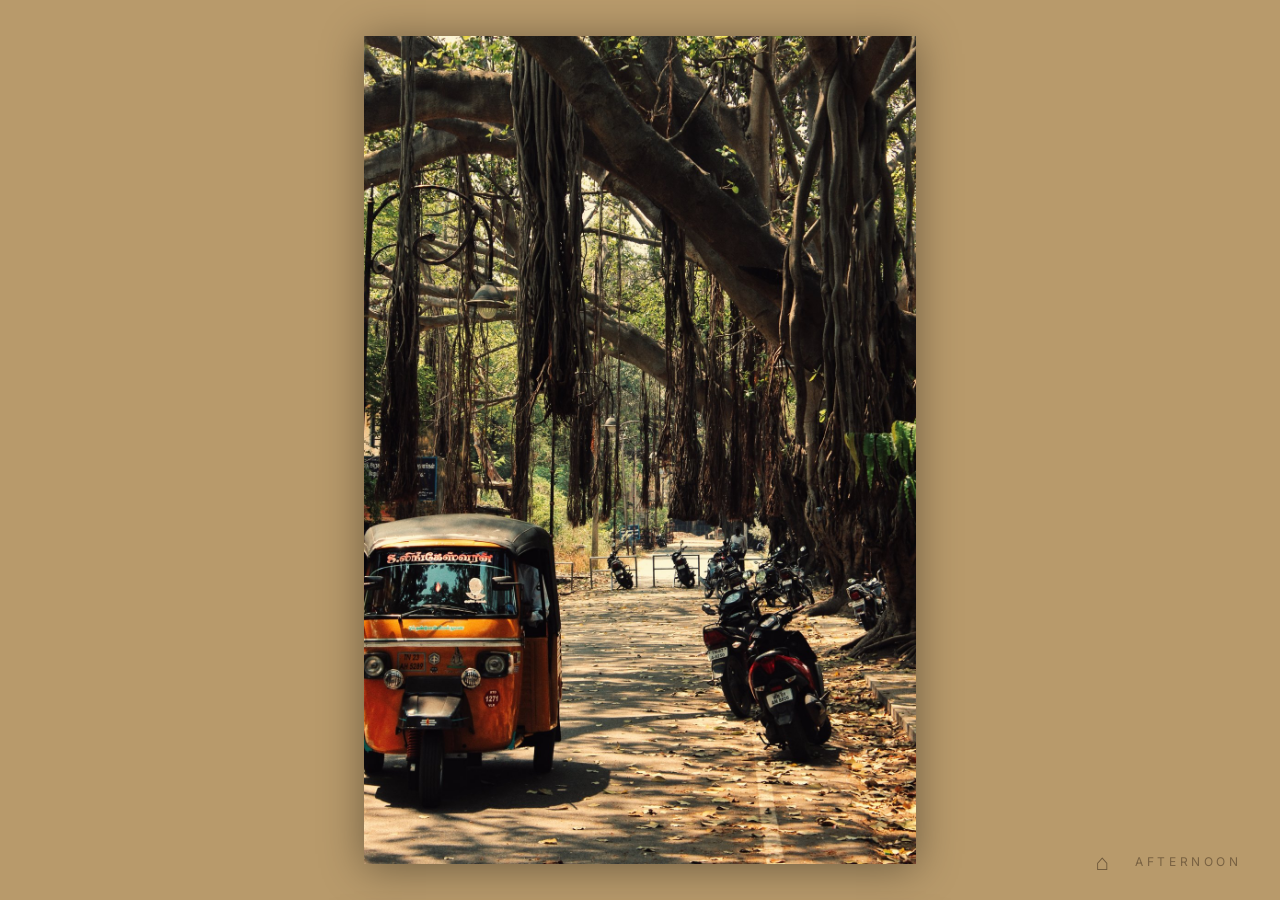
==== afternoon.html @ 27de2da2 "Build morning, afternoon, evening mood pages with harmonized palette" ====
<!DOCTYPE html>
<html lang="en">
<head>
    <meta charset="UTF-8">
    <meta name="viewport" content="width=device-width, initial-scale=1.0">
    <title>Afternoon — Memory House</title>
    <link rel="preconnect" href="https://fonts.googleapis.com">
    <link rel="preconnect" href="https://fonts.gstatic.com" crossorigin>
    <link rel="stylesheet" href="https://fonts.googleapis.com/css2?family=Inter:wght@300;400;500&family=Playfair+Display:ital,wght@0,400;0,500;1,400&display=swap">
    <link rel="stylesheet" href="css/base.css">
    <link rel="stylesheet" href="css/moods.css">
</head>
<body class="mood afternoon">
    <main class="mood-gallery">
        
        <section class="photo-section">
            <div class="photo-frame">
                <img src="photos_web/afternoon1.jpg" alt="A massive banyan tree with hanging aerial roots, an orange auto-rickshaw parked beneath in dappled afternoon light">
            </div>
        </section>
        
        <section class="photo-section">
            <div class="photo-frame">
                <img src="photos_web/afternoon2.jpg" alt="A langur monkey peering through soft out-of-focus leaves, sharp eye contact through the foliage">
            </div>
        </section>
        
        <section class="photo-section">
            <div class="photo-frame">
                <img src="photos_web/afternoon3.jpg" alt="A fisherman pushing a wooden boat into surf, mid-stride against the breaking waves">
            </div>
        </section>
        
        <section class="photo-section">
            <div class="photo-frame">
                <img src="photos_web/afternoon4.jpg" alt="Two figures walking on a high-key beach with a beached boat, silhouetted against the bright sand">
            </div>
        </section>
        
    </main>
    
    <nav class="mood-nav">
        <a href="index.html" class="nav-link nav-home">⌂</a>
        <span class="mood-label">Afternoon</span>
    </nav>
</body>
</html>
---- css/base.css ----
*{
    margin: 0;
    padding: 0;
    box-sizing: border-box;
}

html, body {
    height: 100%;
    width: 100%;
    overflow: hidden;
}

body{
    font-family: 'Inter', sans-serif;
    color: #f0e8d8;
    background-color: #1a1a1a;
}

.landing-image {
    position: absolute;
    top: 0;
    left: 0;
    width: 100%;
    height: 100%;
    z-index: 1;
}

.landing-image img {
    width: 100%;
    height: 100%;
    object-fit: cover;
    object-position: center 75%;
}

.landing-overlay {
    position: absolute;
    top: 0%;
    left: 0;
    width: 100%;
    height: 100%;
    z-index: 2;
    display: flex;
    flex-direction: column;
    justify-content: center;
    align-items: center;
    text-align: center;
    padding: 4vh 5vw;
    background: linear-gradient(
        to bottom,
        rgba(0, 0, 0, 0.3) 0%,
        rgba(0, 0, 0, 0) 30%,
        rgba(0, 0, 0, 0) 70%,
        rgba(0, 0, 0, 0.4) 100%
    );
}

.landing-overlay h1 {
    font-family: 'Playfair Display', serif;
    font-size: clamp(3rem, 7vw, 5.5rem);
    font-weight: 400;
    letter-spacing: 0.02em;
    margin-bottom: 0.5rem;
    color: #f0e8d8;
}

.landing-overlay .tagline {
    font-family: 'Playfair Display', serif;
    font-style: italic;
    font-size: clamp(0.9rem, 1.4vw, 1.1rem);
    font-weight: 400;
    letter-spacing: 0.05em;
    margin-bottom: auto;
    color: #f0e8d8;
    opacity: 0.90;
}

.landing-overlay .enter-link {
    font-family: 'Inter', sans-serif;
    font-size: 0.8rem;
    font-weight: 400;
    letter-spacing: 0.3em;
    text-transform: uppercase;
    color: #f0e8d8;
    text-decoration: none;
    padding: 0.8rem 2rem;
    border: 1px solid rgba(240, 232, 216, 0.5);
    transition: all 0.4s ease;
    margin-top: auto;
    margin-bottom: 6vh;
}

.landing-overlay .enter-link:hover {
    background-color: rgba(240, 232, 216, 0.1);
    border-color: rgba(240, 232, 216, 0.9);
    letter-spacing: 0.4em;
}


/* ============================================================================
   Mood pages — shared structure across all moods for the design of the things
   ============================================================================ */

body.mood {
    overflow: hidden;
    height: 100%;
    width: 100%;
}

.mood-gallery {
    width: 100%;
    height: 100vh;
    overflow-y: auto;
    overflow-x: hidden;
    scroll-snap-type: y mandatory;
}

.photo-section {
    width: 100%;
    height: 100vh;
    display: flex;
    align-items: center;
    justify-content: center;
    padding: 4vh 4vw;
    scroll-snap-align: center;
}

.photo-frame {
    max-width: 100%;
    max-height: 100%;
    display: flex;
    align-items: center;
    justify-content: center;
}

.photo-frame img {
    max-width: 100%;
    max-height: 92vh;
    width: auto;
    height: auto;
    object-fit: contain;
    box-shadow: 0 4px 40px rgba(0, 0, 0, 0.4);
}

.mood-nav {
    position: fixed;
    bottom: 3vh;
    right: 3vw;
    z-index: 100;
    display: flex;
    align-items: center;
    gap: 1.5rem;
    font-family: 'Inter', sans-serif;
    font-size: 0.75rem;
    letter-spacing: 0.2em;
    text-transform: uppercase;
}

.nav-link {
    color: inherit;
    text-decoration: none;
    font-size: 1.4rem;
    line-height: 1;
    opacity: 0.6;
    transition: opacity 0.3s ease;
}

.nav-link:hover {
    opacity: 1;
}

.mood-label {
    opacity: 0.5;
    letter-spacing: 0.3em;
}
---- css/moods.css ----
/* ============================================
   Night — sodium amber on deep blue-black
   ============================================ */

body.night {
    background-color: #1a1d2a;
    color: #c8b890;
}

/* =============================================
   Morning - Soft greens and warm haze
   ============================================= */

body.morning {
    background-color: #d4c39a;
    color: #3a352a;
}

/* ==============================================
   Afternoon - sun-bleached tan and earth brown
   ============================================== */
body.afternoon {
    background-color: #b89a6b;
    color: #3a2a1a;
}

/* ==============================================
   Afternoon - sun-bleached tan and earth brown
   ============================================== */
body.evening {
    background-color: #4a2e3a;
    color: #e8b87a;
}
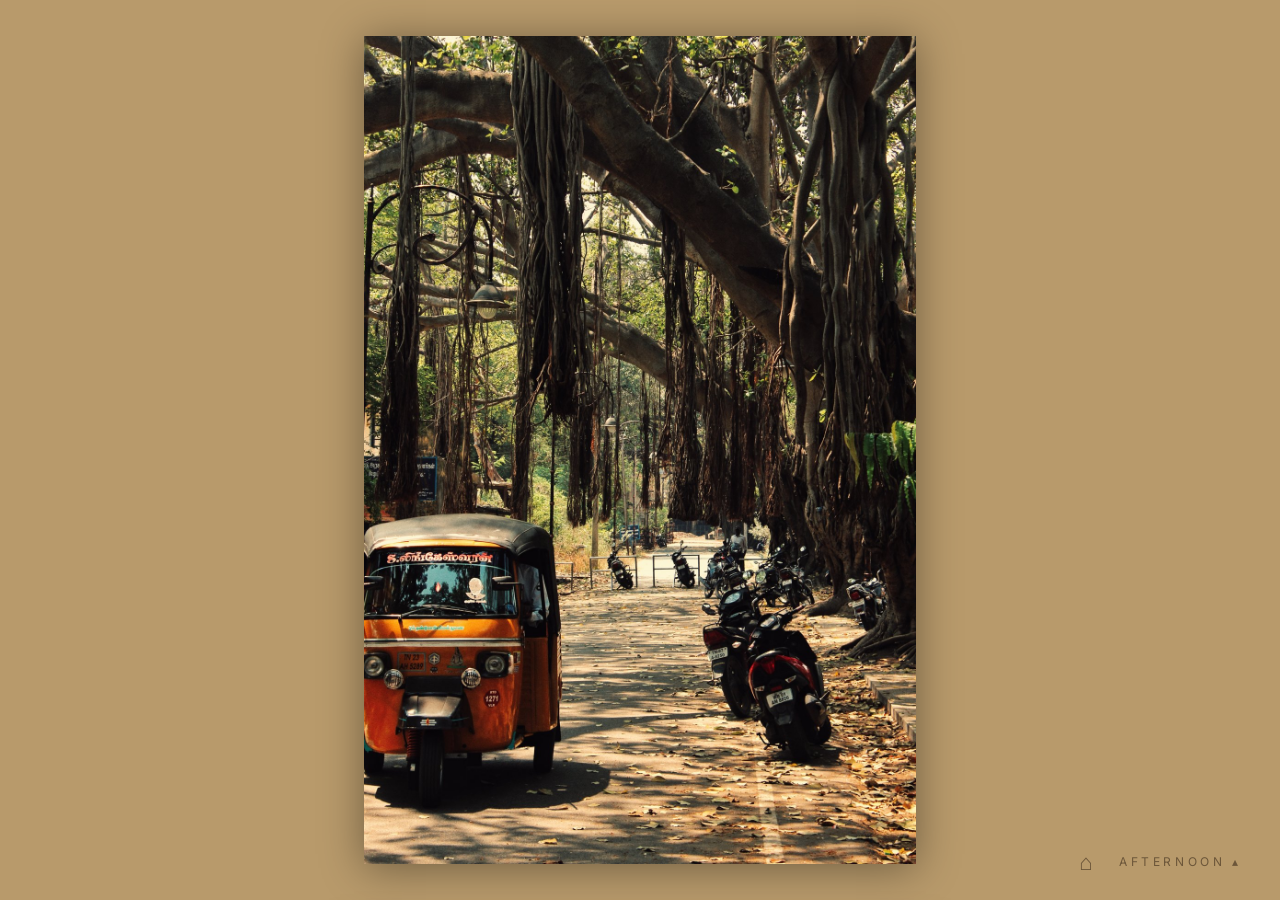
==== commit 4f58819e: "Add expandable mood-to-mood navigation" ====
--- a/afternoon.html
+++ b/afternoon.html
@@ -9,6 +9,7 @@
     <link rel="stylesheet" href="https://fonts.googleapis.com/css2?family=Inter:wght@300;400;500&family=Playfair+Display:ital,wght@0,400;0,500;1,400&display=swap">
     <link rel="stylesheet" href="css/base.css">
     <link rel="stylesheet" href="css/moods.css">
+    <script src="js/mood-nav.js" defer></script>
 </head>
 <body class="mood afternoon">
     <main class="mood-gallery">
@@ -40,8 +41,15 @@
     </main>
     
     <nav class="mood-nav">
+        <ul class="mood-list">
+        <li><a href="morning.html">Morning</a></li>
+        <li><a href="evening.html">Evening</a></li>
+        <li><a href="night.html">Night</a></li>
+    </ul>
+    <div class="nav-bar">
         <a href="index.html" class="nav-link nav-home">⌂</a>
-        <span class="mood-label">Afternoon</span>
+        <button class="mood-label" aria-expanded="false">Afternoon ▴</button>
+    </div>
     </nav>
 </body>
 </html>
--- a/css/base.css
+++ b/css/base.css
@@ -146,13 +146,17 @@
     bottom: 3vh;
     right: 3vw;
     z-index: 100;
-    display: flex;
-    align-items: center;
-    gap: 1.5rem;
     font-family: 'Inter', sans-serif;
     font-size: 0.75rem;
     letter-spacing: 0.2em;
     text-transform: uppercase;
+}
+
+.nav-bar {
+    display: flex;
+    align-items: center;
+    gap: 1.5rem;
+    justify-content: flex-end;
 }
 
 .nav-link {
@@ -169,6 +173,63 @@
 }
 
 .mood-label {
-    opacity: 0.5;
+    background: none;
+    border: none;
+    color: inherit;
+    font: inherit;
     letter-spacing: 0.3em;
+    text-transform: uppercase;
+    cursor: pointer;
+    opacity: 0.6;
+    padding: 0;
+    transition: opacity 0.3s ease;
+}
+
+.mood-label:hover {
+    opacity: 1;
+}
+
+.mood-list {
+    list-style: none;
+    margin: 0 0 1rem 0;
+    padding: 0 0 1rem 0;
+    border-bottom: 1px solid currentColor;
+    text-align: right;
+    
+    max-height: 0;
+    overflow: hidden;
+    opacity: 0;
+    border-bottom-color: transparent;
+    transition: max-height 0.4s ease, opacity 0.3s ease, border-bottom-color 0.3s ease;
+}
+
+.mood-nav.open .mood-list {
+    max-height: 200px;
+    opacity: 1;
+    border-bottom-color: currentColor;
+}
+
+.mood-list li {
+    margin-bottom: 0.6rem;
+}
+
+.mood-list li:last-child {
+    margin-bottom: 0;
+}
+
+.mood-list a {
+    color: inherit;
+    text-decoration: none;
+    opacity: 0.6;
+    transition: opacity 0.3s ease;
+    font-size: 0.75rem;
+    letter-spacing: 0.2em;
+}
+
+.mood-list a:hover {
+    opacity: 1;
+}
+
+.nav-link:hover {
+    opacity: 1;
 }
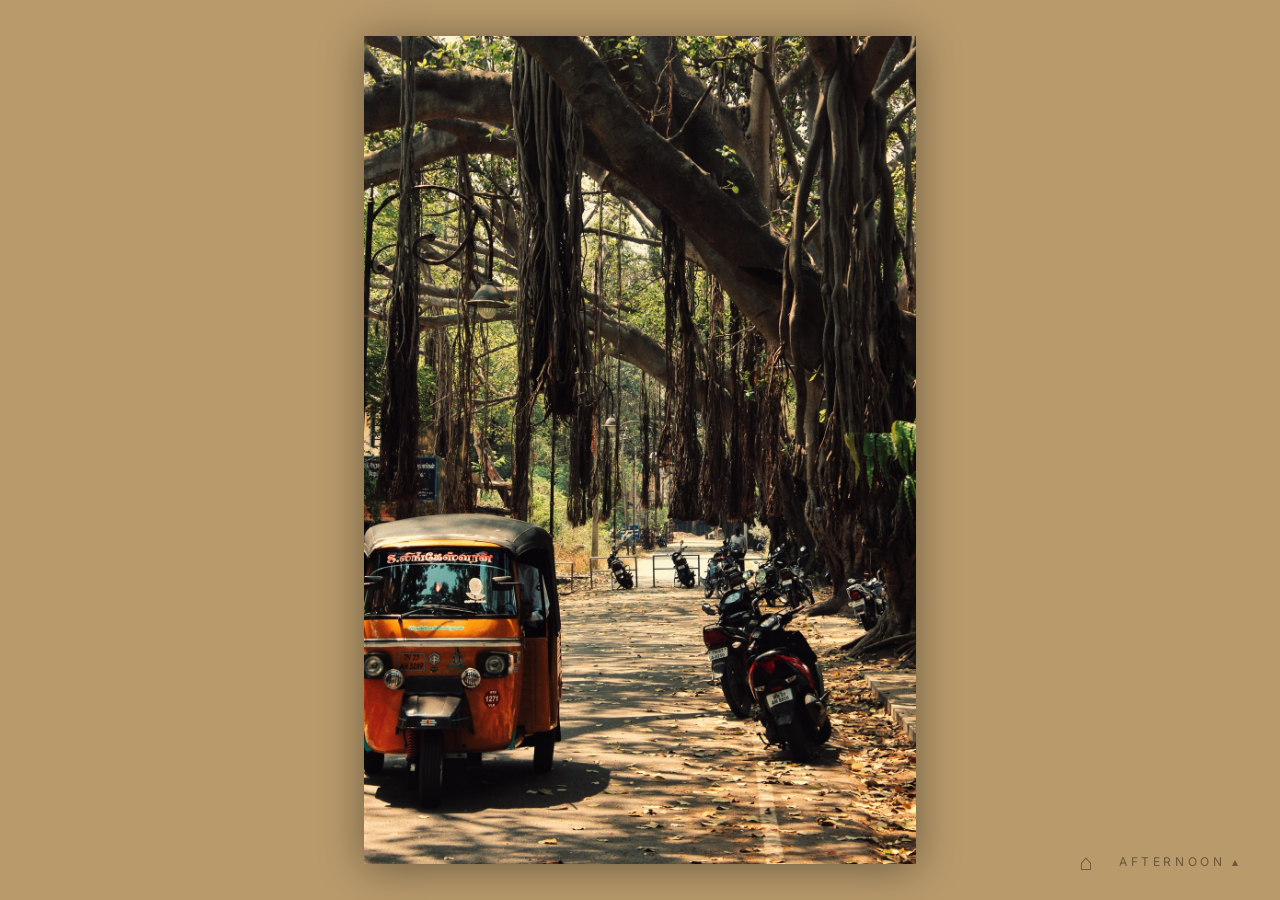
==== commit 90270626: "Add per-mood photo transitions with IntersectionObserver" ====
--- a/afternoon.html
+++ b/afternoon.html
@@ -9,7 +9,7 @@
     <link rel="stylesheet" href="https://fonts.googleapis.com/css2?family=Inter:wght@300;400;500&family=Playfair+Display:ital,wght@0,400;0,500;1,400&display=swap">
     <link rel="stylesheet" href="css/base.css">
     <link rel="stylesheet" href="css/moods.css">
-    <script src="js/mood-nav.js" defer></script>
+    <script src="js/time-routing.js" defer></script>
 </head>
 <body class="mood afternoon">
     <main class="mood-gallery">
--- a/css/moods.css
+++ b/css/moods.css
@@ -25,9 +25,62 @@
 }
 
 /* ==============================================
-   Afternoon - sun-bleached tan and earth brown
+   Evening - sun-bleached tan and earth brown
    ============================================== */
 body.evening {
     background-color: #4a2e3a;
     color: #e8b87a;
+}
+
+/* ===============================================
+Per-mood photo entrance tansitions
+   ===============================================*/
+
+/* Default state for all the frames before/after view */
+.photo-frame {
+    transition: opacity 1.2s ease, transform 1.2s ease, filter 1.2s ease;
+}
+
+/* === Morning: soft cross-fade through light === */
+body.morning .photo-section .photo-frame {
+    opacity: 0;
+    filter: brightness(1.4);
+}
+body.morning .photo-section.in-view .photo-frame {
+    opacity: 1;
+    filter: brightness(1);
+}
+
+/* === Afternoon: still scale-up, heat-haze stillness === */
+body.afternoon .photo-section .photo-frame {
+    opacity: 0;
+    transform: scale(1.02);
+}
+
+body.afternoon .photo-section.in-view .photo-frame {
+    opacity: 1;
+    transform: scale(1);
+}
+
+/* === Evening: warm fade with amber wash === */
+body.evening .photo-section .photo-frame {
+    opacity: 0;
+    filter: sepia(0.4) brightness(1.1);
+}
+
+body.evening .photo-section.in-view .photo-frame {
+    opacity: 1;
+    filter: sepia(0) brightness(1);
+}
+
+/* === Night: slow emergence from deep shadow === */
+body.night .photo-section .photo-frame {
+    opacity: 0;
+    filter: brightness(0.4);
+    transition: opacity 1.6s ease, filter 1.6s ease;
+}
+
+body.night .photo-section.in-view .photo-frame {
+    opacity: 1;
+    filter: brightness(1);
 }
